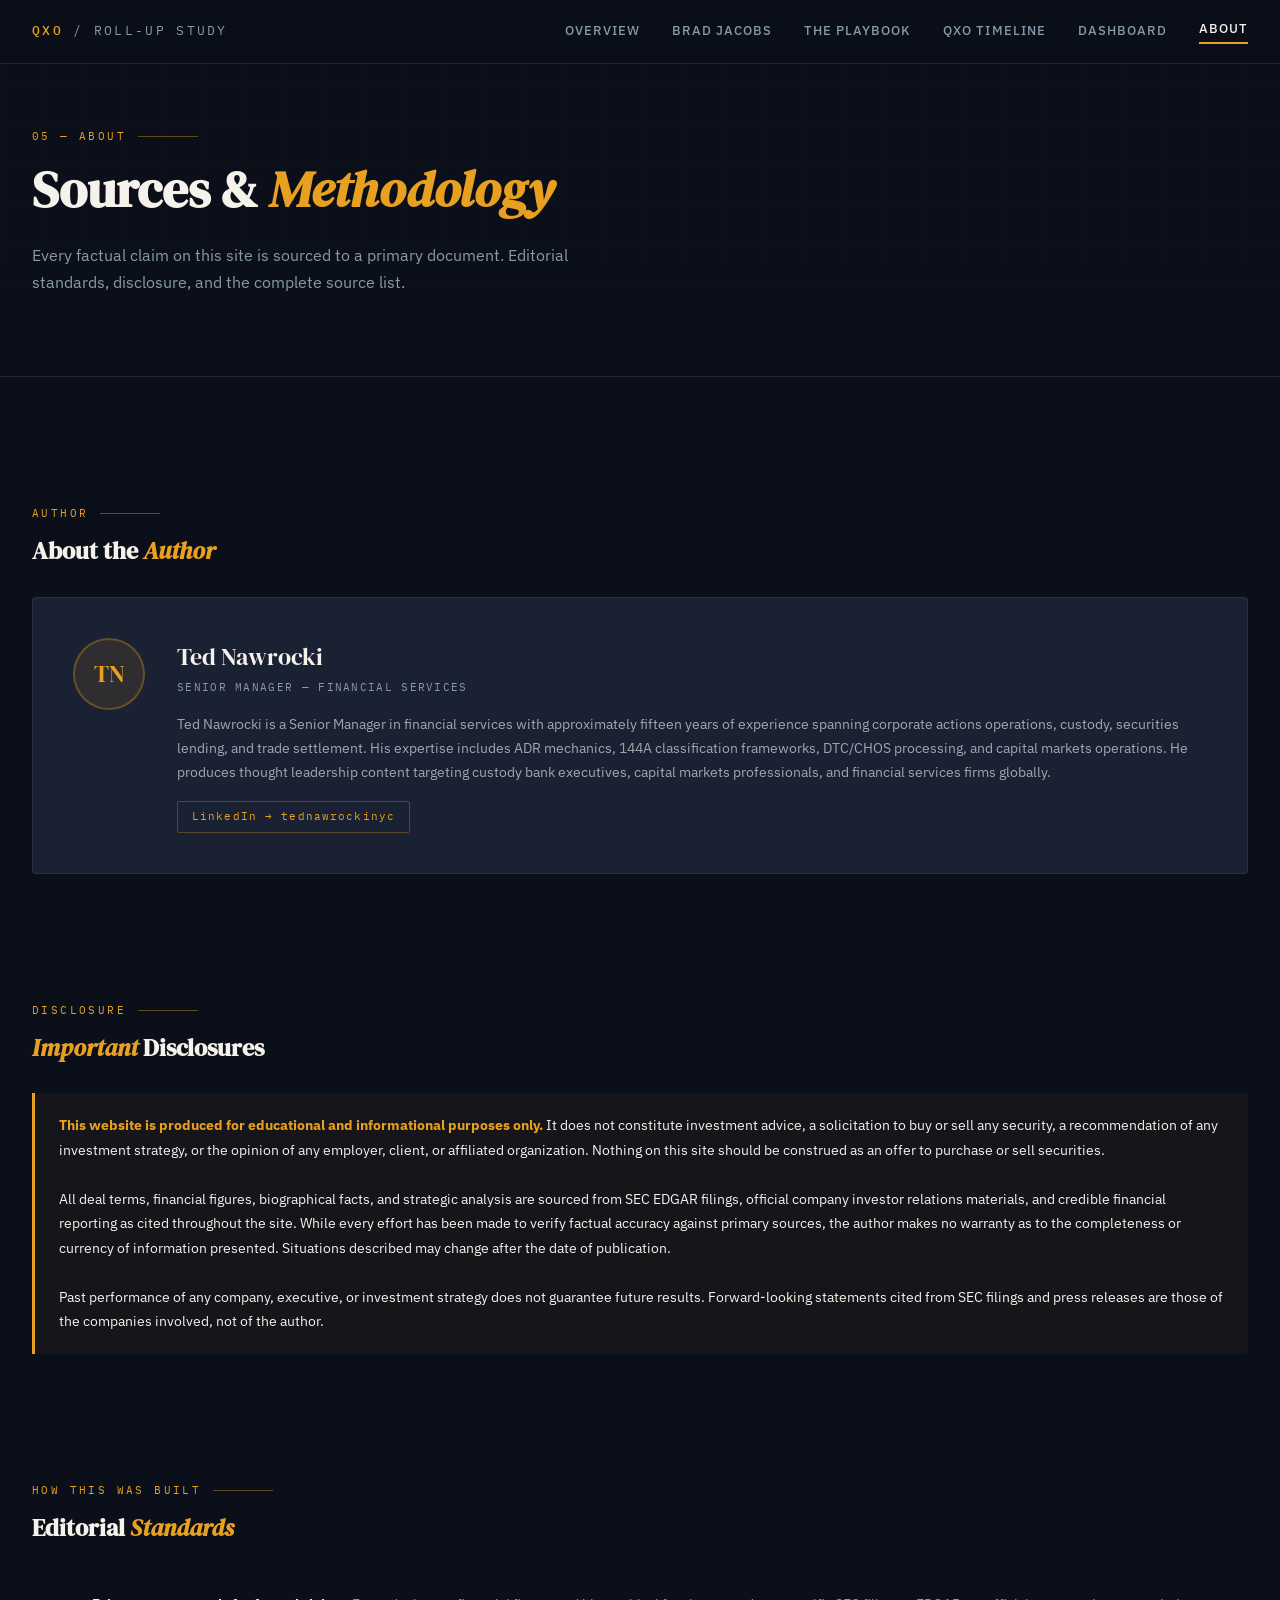
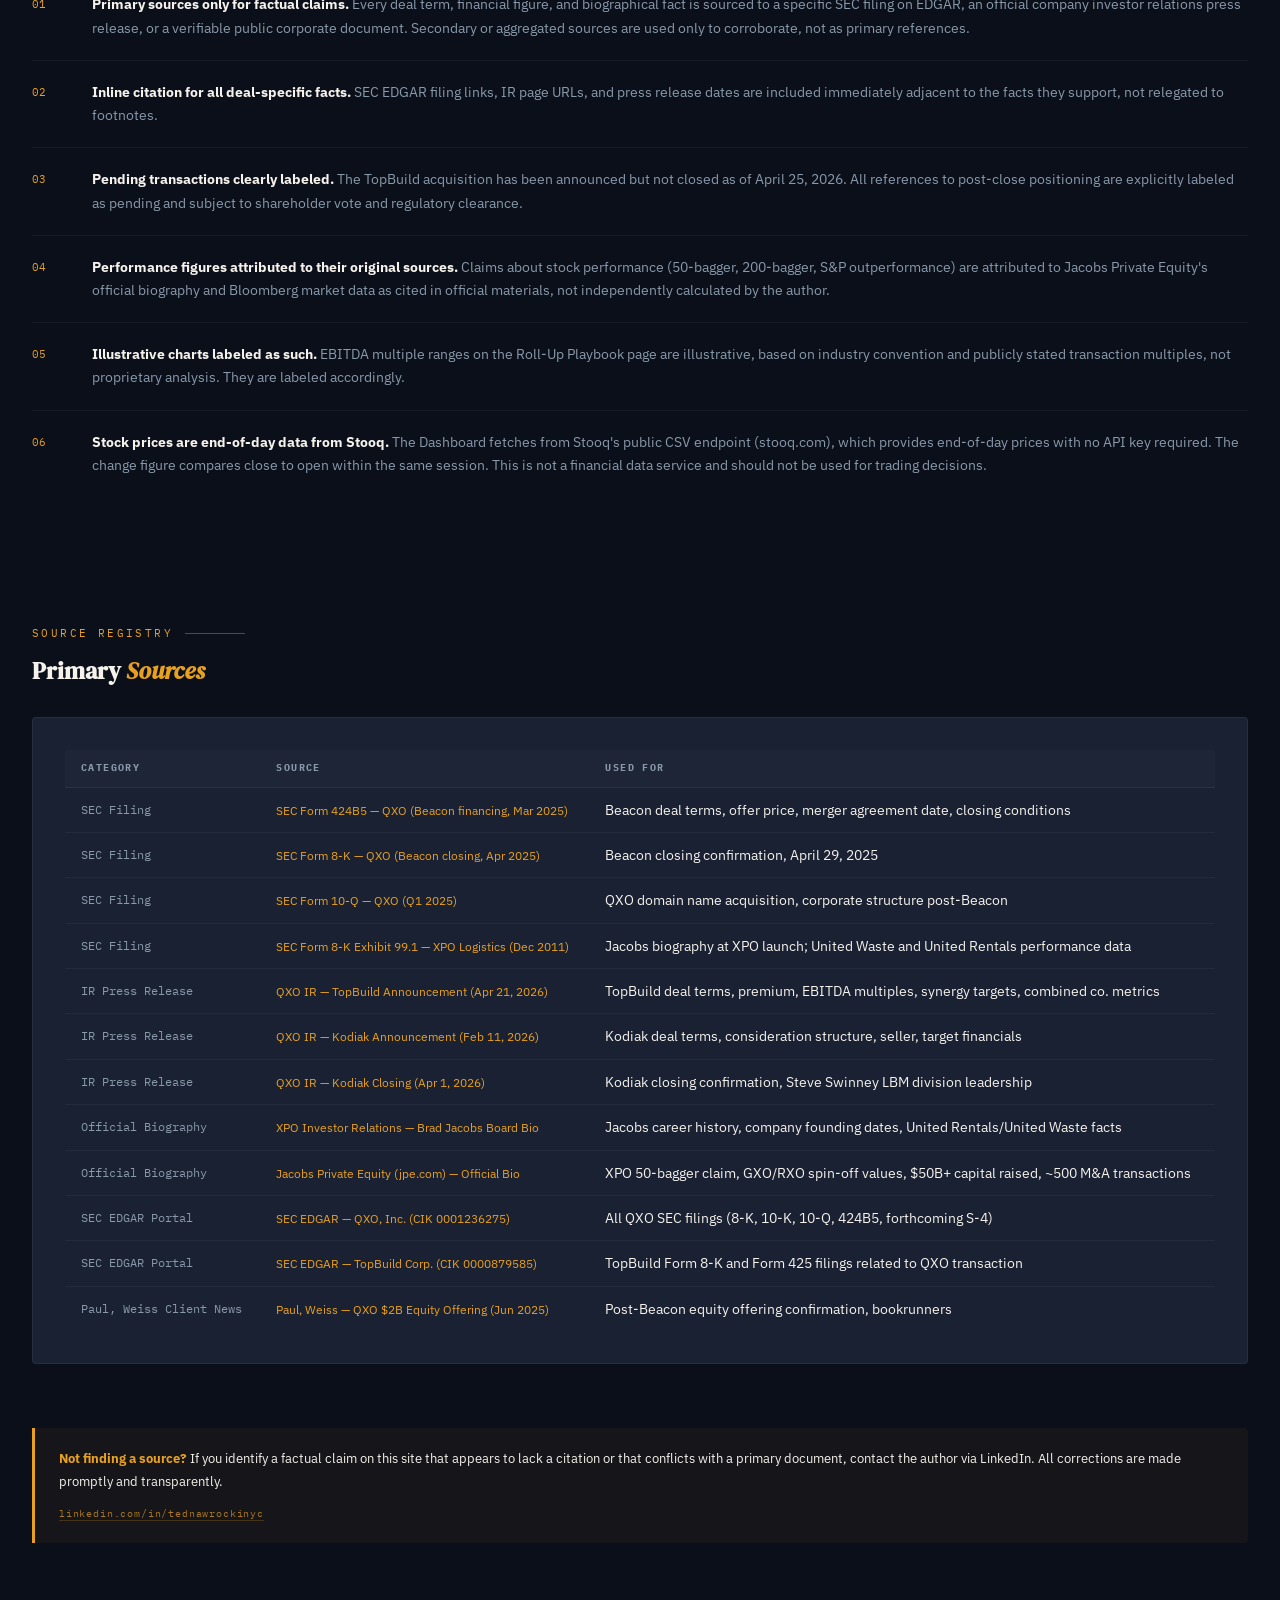
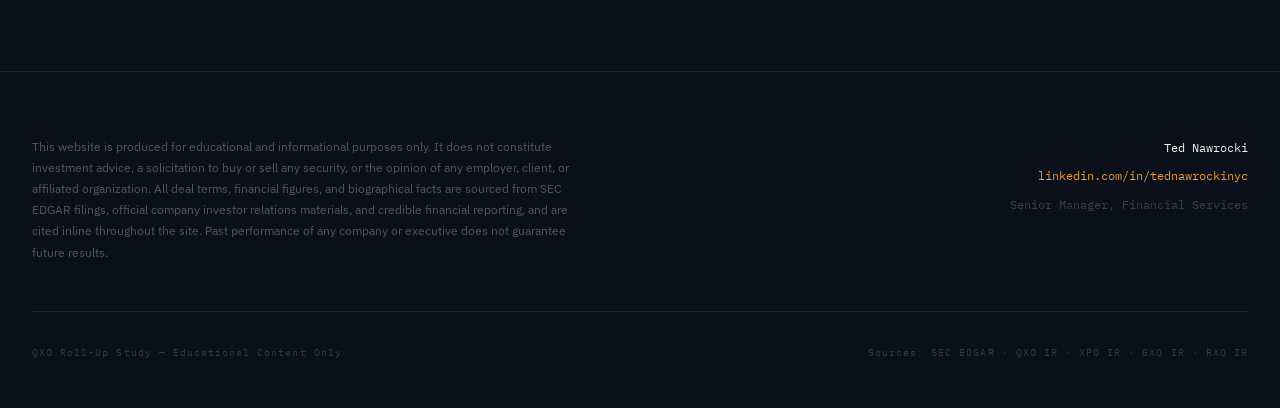
==== pages/about.html @ b43cdf07 "Add files via upload" ====
<!DOCTYPE html>
<html lang="en">
<head>
  <meta charset="UTF-8" />
  <meta name="viewport" content="width=device-width, initial-scale=1.0" />
  <title>About &mdash; Sources &amp; Methodology | QXO Roll-Up Study</title>
  <meta name="description" content="Primary source citations, SEC EDGAR filing references, editorial standards, and author disclosure for the QXO Roll-Up Study." />
  <link rel="stylesheet" href="../assets/css/style.css" />
  <style>
    .source-table { width: 100%; border-collapse: collapse; font-size: 0.85rem; }
    .source-table th {
      font-family: var(--mono);
      font-size: 0.62rem;
      letter-spacing: 0.14em;
      text-transform: uppercase;
      color: var(--muted);
      text-align: left;
      padding: 0.65rem 1rem;
      border-bottom: 1px solid rgba(255,255,255,0.07);
      background: rgba(255,255,255,0.02);
    }
    .source-table td {
      padding: 0.75rem 1rem;
      border-bottom: 1px solid rgba(255,255,255,0.04);
      color: var(--linen);
      vertical-align: top;
      line-height: 1.5;
    }
    .source-table tr:last-child td { border-bottom: none; }
    .source-table td:first-child { color: var(--muted); font-family: var(--mono); font-size: 0.78rem; white-space: nowrap; }
    .source-table a { color: var(--amber); font-size: 0.78rem; }
    .author-card {
      background: var(--ink-mid);
      border: 1px solid rgba(255,255,255,0.07);
      border-radius: 4px;
      padding: 2.5rem;
      display: grid;
      grid-template-columns: auto 1fr;
      gap: 2rem;
      align-items: start;
    }
    .author-avatar {
      width: 72px;
      height: 72px;
      border-radius: 50%;
      background: rgba(232,160,32,0.1);
      border: 2px solid rgba(232,160,32,0.3);
      display: flex;
      align-items: center;
      justify-content: center;
      flex-shrink: 0;
    }
    .author-initials {
      font-family: var(--serif);
      font-size: 1.5rem;
      color: var(--amber);
    }
    .author-name {
      font-family: var(--serif);
      font-size: 1.5rem;
      color: var(--linen);
      margin-bottom: 0.2rem;
    }
    .author-title {
      font-family: var(--mono);
      font-size: 0.68rem;
      letter-spacing: 0.12em;
      color: var(--muted);
      text-transform: uppercase;
      margin-bottom: 1rem;
    }
    .author-bio {
      font-size: 0.88rem;
      color: rgba(255,255,255,0.6);
      line-height: 1.7;
      margin-bottom: 1rem;
    }
    .author-link {
      display: inline-flex;
      align-items: center;
      gap: 0.4rem;
      font-family: var(--mono);
      font-size: 0.7rem;
      letter-spacing: 0.1em;
      color: var(--amber);
      border: 1px solid rgba(232,160,32,0.3);
      padding: 6px 14px;
      border-radius: 2px;
      transition: background 0.2s;
    }
    .author-link:hover { background: rgba(232,160,32,0.1); }
    .principles-list { display: flex; flex-direction: column; gap: 0; }
    .principle-item {
      display: grid;
      grid-template-columns: 40px 1fr;
      gap: 1.25rem;
      padding: 1.25rem 0;
      border-bottom: 1px solid rgba(255,255,255,0.05);
      align-items: start;
    }
    .principle-item:last-child { border-bottom: none; }
    .principle-num {
      font-family: var(--mono);
      font-size: 0.68rem;
      color: var(--amber);
      padding-top: 3px;
    }
    .principle-body {
      font-size: 0.88rem;
      color: var(--muted);
      line-height: 1.65;
    }
    .principle-body strong { color: var(--linen); }
    @media (max-width: 600px) {
      .author-card { grid-template-columns: 1fr; }
    }
  </style>
</head>
<body>

<div id="nav-target"></div>

<div class="page-hero">
  <div class="page-hero-grid"></div>
  <div class="page-hero-inner">
    <div class="section-label">05 &mdash; About</div>
    <h1 class="section-title">Sources &amp; <em>Methodology</em></h1>
    <p style="font-size:1rem; color:var(--muted); max-width:600px; line-height:1.7;">
      Every factual claim on this site is sourced to a primary document. Editorial standards, disclosure, and the complete source list.
    </p>
  </div>
</div>

<div class="s-8"></div>

<div class="page-wrap">

  <!-- AUTHOR -->
  <div class="section-label">Author</div>
  <h2 class="section-title" style="font-size:1.5rem; margin-bottom:2rem;">About the <em>Author</em></h2>

  <div class="author-card fade-up">
    <div class="author-avatar">
      <span class="author-initials">TN</span>
    </div>
    <div>
      <div class="author-name">Ted Nawrocki</div>
      <div class="author-title">Senior Manager &mdash; Financial Services</div>
      <p class="author-bio">
        Ted Nawrocki is a Senior Manager in financial services with approximately fifteen years of experience spanning corporate actions operations, custody, securities lending, and trade settlement. His expertise includes ADR mechanics, 144A classification frameworks, DTC/CHOS processing, and capital markets operations. He produces thought leadership content targeting custody bank executives, capital markets professionals, and financial services firms globally.
      </p>
      <a class="author-link" href="https://linkedin.com/in/tednawrockinyc/" target="_blank" rel="noopener">
        LinkedIn &rarr; tednawrockinyc
      </a>
    </div>
  </div>

  <div class="s-8"></div>

  <!-- DISCLAIMER -->
  <div class="section-label">Disclosure</div>
  <h2 class="section-title" style="font-size:1.5rem; margin-bottom:2rem;"><em>Important</em> Disclosures</h2>

  <div class="callout fade-up">
    <strong>This website is produced for educational and informational purposes only.</strong> It does not constitute investment advice, a solicitation to buy or sell any security, a recommendation of any investment strategy, or the opinion of any employer, client, or affiliated organization. Nothing on this site should be construed as an offer to purchase or sell securities.
    <br><br>
    All deal terms, financial figures, biographical facts, and strategic analysis are sourced from SEC EDGAR filings, official company investor relations materials, and credible financial reporting as cited throughout the site. While every effort has been made to verify factual accuracy against primary sources, the author makes no warranty as to the completeness or currency of information presented. Situations described may change after the date of publication.
    <br><br>
    Past performance of any company, executive, or investment strategy does not guarantee future results. Forward-looking statements cited from SEC filings and press releases are those of the companies involved, not of the author.
  </div>

  <div class="s-8"></div>

  <!-- EDITORIAL STANDARDS -->
  <div class="section-label">How This Was Built</div>
  <h2 class="section-title" style="font-size:1.5rem; margin-bottom:2rem;">Editorial <em>Standards</em></h2>

  <div class="principles-list fade-up">
    <div class="principle-item">
      <div class="principle-num">01</div>
      <div class="principle-body"><strong>Primary sources only for factual claims.</strong> Every deal term, financial figure, and biographical fact is sourced to a specific SEC filing on EDGAR, an official company investor relations press release, or a verifiable public corporate document. Secondary or aggregated sources are used only to corroborate, not as primary references.</div>
    </div>
    <div class="principle-item">
      <div class="principle-num">02</div>
      <div class="principle-body"><strong>Inline citation for all deal-specific facts.</strong> SEC EDGAR filing links, IR page URLs, and press release dates are included immediately adjacent to the facts they support, not relegated to footnotes.</div>
    </div>
    <div class="principle-item">
      <div class="principle-num">03</div>
      <div class="principle-body"><strong>Pending transactions clearly labeled.</strong> The TopBuild acquisition has been announced but not closed as of April 25, 2026. All references to post-close positioning are explicitly labeled as pending and subject to shareholder vote and regulatory clearance.</div>
    </div>
    <div class="principle-item">
      <div class="principle-num">04</div>
      <div class="principle-body"><strong>Performance figures attributed to their original sources.</strong> Claims about stock performance (50-bagger, 200-bagger, S&amp;P outperformance) are attributed to Jacobs Private Equity's official biography and Bloomberg market data as cited in official materials, not independently calculated by the author.</div>
    </div>
    <div class="principle-item">
      <div class="principle-num">05</div>
      <div class="principle-body"><strong>Illustrative charts labeled as such.</strong> EBITDA multiple ranges on the Roll-Up Playbook page are illustrative, based on industry convention and publicly stated transaction multiples, not proprietary analysis. They are labeled accordingly.</div>
    </div>
    <div class="principle-item">
      <div class="principle-num">06</div>
      <div class="principle-body"><strong>Stock prices are end-of-day data from Stooq.</strong> The Dashboard fetches from Stooq's public CSV endpoint (stooq.com), which provides end-of-day prices with no API key required. The change figure compares close to open within the same session. This is not a financial data service and should not be used for trading decisions.</div>
    </div>
  </div>

  <div class="s-8"></div>

  <!-- PRIMARY SOURCES TABLE -->
  <div class="section-label">Source Registry</div>
  <h2 class="section-title" style="font-size:1.5rem; margin-bottom:2rem;">Primary <em>Sources</em></h2>

  <div class="chart-container fade-up">
    <table class="source-table">
      <thead>
        <tr>
          <th>Category</th>
          <th>Source</th>
          <th>Used For</th>
        </tr>
      </thead>
      <tbody>
        <tr>
          <td>SEC Filing</td>
          <td><a href="https://www.sec.gov/Archives/edgar/data/0001236275/000114036125014598/ny20045603x12_424b5.htm" target="_blank" rel="noopener">SEC Form 424B5 &mdash; QXO (Beacon financing, Mar 2025)</a></td>
          <td>Beacon deal terms, offer price, merger agreement date, closing conditions</td>
        </tr>
        <tr>
          <td>SEC Filing</td>
          <td><a href="https://www.sec.gov/Archives/edgar/data/0001236275/000110465925051003/tm2515522d1_8k.htm" target="_blank" rel="noopener">SEC Form 8-K &mdash; QXO (Beacon closing, Apr 2025)</a></td>
          <td>Beacon closing confirmation, April 29, 2025</td>
        </tr>
        <tr>
          <td>SEC Filing</td>
          <td><a href="https://www.sec.gov/Archives/edgar/data/1236275/000162828025023834/qxo-20250331.htm" target="_blank" rel="noopener">SEC Form 10-Q &mdash; QXO (Q1 2025)</a></td>
          <td>QXO domain name acquisition, corporate structure post-Beacon</td>
        </tr>
        <tr>
          <td>SEC Filing</td>
          <td><a href="https://www.sec.gov/Archives/edgar/data/0001166003/000119312511323792/d259444dex991.htm" target="_blank" rel="noopener">SEC Form 8-K Exhibit 99.1 &mdash; XPO Logistics (Dec 2011)</a></td>
          <td>Jacobs biography at XPO launch; United Waste and United Rentals performance data</td>
        </tr>
        <tr>
          <td>IR Press Release</td>
          <td><a href="https://investors.qxo.com/news/news-details/2026/QXO-to-Acquire-TopBuild-for-17-Billion/default.aspx" target="_blank" rel="noopener">QXO IR &mdash; TopBuild Announcement (Apr 21, 2026)</a></td>
          <td>TopBuild deal terms, premium, EBITDA multiples, synergy targets, combined co. metrics</td>
        </tr>
        <tr>
          <td>IR Press Release</td>
          <td><a href="https://investors.qxo.com/news/news-details/2026/QXO-to-Buy-Kodiak-Building-Partners-for-2-25-Billion/default.aspx" target="_blank" rel="noopener">QXO IR &mdash; Kodiak Announcement (Feb 11, 2026)</a></td>
          <td>Kodiak deal terms, consideration structure, seller, target financials</td>
        </tr>
        <tr>
          <td>IR Press Release</td>
          <td><a href="https://investors.qxo.com/news/news-details/2026/QXO-Completes-Acquisition-of-Kodiak-Building-Partners/default.aspx" target="_blank" rel="noopener">QXO IR &mdash; Kodiak Closing (Apr 1, 2026)</a></td>
          <td>Kodiak closing confirmation, Steve Swinney LBM division leadership</td>
        </tr>
        <tr>
          <td>Official Biography</td>
          <td><a href="https://investors.xpo.com/board-member/bradley-jacobs" target="_blank" rel="noopener">XPO Investor Relations &mdash; Brad Jacobs Board Bio</a></td>
          <td>Jacobs career history, company founding dates, United Rentals/United Waste facts</td>
        </tr>
        <tr>
          <td>Official Biography</td>
          <td><a href="https://www.jpe.com/" target="_blank" rel="noopener">Jacobs Private Equity (jpe.com) &mdash; Official Bio</a></td>
          <td>XPO 50-bagger claim, GXO/RXO spin-off values, $50B+ capital raised, ~500 M&amp;A transactions</td>
        </tr>
        <tr>
          <td>SEC EDGAR Portal</td>
          <td><a href="https://www.sec.gov/cgi-bin/browse-edgar?action=getcompany&CIK=0001236275&type=&dateb=&owner=include&count=40" target="_blank" rel="noopener">SEC EDGAR &mdash; QXO, Inc. (CIK 0001236275)</a></td>
          <td>All QXO SEC filings (8-K, 10-K, 10-Q, 424B5, forthcoming S-4)</td>
        </tr>
        <tr>
          <td>SEC EDGAR Portal</td>
          <td><a href="https://www.sec.gov/cgi-bin/browse-edgar?action=getcompany&CIK=0000879585&type=&dateb=&owner=include&count=40" target="_blank" rel="noopener">SEC EDGAR &mdash; TopBuild Corp. (CIK 0000879585)</a></td>
          <td>TopBuild Form 8-K and Form 425 filings related to QXO transaction</td>
        </tr>
        <tr>
          <td>Paul, Weiss Client News</td>
          <td><a href="https://www.paulweiss.com/insights/client-news/qxo-raises-2-billion-in-public-offering-of-common-stock" target="_blank" rel="noopener">Paul, Weiss &mdash; QXO $2B Equity Offering (Jun 2025)</a></td>
          <td>Post-Beacon equity offering confirmation, bookrunners</td>
        </tr>
      </tbody>
    </table>
  </div>

  <div class="s-4"></div>

  <div class="callout fade-up" style="font-size:0.82rem;">
    <strong>Not finding a source?</strong> If you identify a factual claim on this site that appears to lack a citation or that conflicts with a primary document, contact the author via LinkedIn. All corrections are made promptly and transparently.
    <span class="callout-cite"><a href="https://linkedin.com/in/tednawrockinyc/" target="_blank" rel="noopener" class="source-link">linkedin.com/in/tednawrockinyc</a></span>
  </div>

</div>

<div class="s-8"></div>

<div id="footer-target"></div>
<script src="../assets/js/nav.js"></script>
<script src="../assets/js/main.js"></script>
</body>
</html>
---- assets/css/style.css ----
/* ============================================================
   QXO ROLL-UP STUDY | Design System
   Typography: DM Serif Display (headlines) + IBM Plex Sans (body)
   Palette: Deep ink navy, signal amber, off-white linen
   ============================================================ */

@import url('https://fonts.googleapis.com/css2?family=DM+Serif+Display:ital@0;1&family=IBM+Plex+Sans:ital,wght@0,300;0,400;0,500;0,600;0,700;1,300;1,400&family=IBM+Plex+Mono:wght@400;500&display=swap');

/* ── CSS Variables ──────────────────────────────────────── */
:root {
  --ink:       #0b0f1a;
  --ink-mid:   #1a2133;
  --ink-soft:  #2c3a52;
  --amber:     #e8a020;
  --amber-lt:  #f5c05a;
  --linen:     #f5f1eb;
  --linen-dk:  #e8e2d9;
  --white:     #ffffff;
  --muted:     #8899aa;
  --rule:      rgba(255,255,255,0.09);
  --rule-lt:   rgba(11,15,26,0.12);

  --serif:  'DM Serif Display', Georgia, serif;
  --sans:   'IBM Plex Sans', system-ui, sans-serif;
  --mono:   'IBM Plex Mono', monospace;

  --max-w: 1280px;
  --col-gap: 2rem;

  --ease-out: cubic-bezier(0.16, 1, 0.3, 1);
}

/* ── Reset ──────────────────────────────────────────────── */
*, *::before, *::after { box-sizing: border-box; margin: 0; padding: 0; }
html { scroll-behavior: smooth; font-size: 16px; }
body {
  font-family: var(--sans);
  background: var(--ink);
  color: var(--linen);
  line-height: 1.6;
  -webkit-font-smoothing: antialiased;
}
a { color: inherit; text-decoration: none; }
img { display: block; max-width: 100%; }
ul, ol { list-style: none; }

/* ── Navigation ─────────────────────────────────────────── */
.nav {
  position: fixed;
  top: 0; left: 0; right: 0;
  z-index: 1000;
  background: rgba(11,15,26,0.92);
  backdrop-filter: blur(12px);
  -webkit-backdrop-filter: blur(12px);
  border-bottom: 1px solid var(--rule);
  height: 64px;
  display: flex;
  align-items: center;
}
.nav-inner {
  max-width: var(--max-w);
  margin: 0 auto;
  padding: 0 2rem;
  width: 100%;
  display: flex;
  align-items: center;
  justify-content: space-between;
}
.nav-logo {
  font-family: var(--mono);
  font-size: 0.8rem;
  letter-spacing: 0.18em;
  color: var(--amber);
  text-transform: uppercase;
  font-weight: 500;
}
.nav-logo span {
  color: var(--muted);
  font-weight: 400;
}
.nav-links {
  display: flex;
  gap: 2rem;
  align-items: center;
}
.nav-links a {
  font-size: 0.8rem;
  font-weight: 500;
  letter-spacing: 0.08em;
  text-transform: uppercase;
  color: var(--muted);
  transition: color 0.2s;
}
.nav-links a:hover,
.nav-links a.active { color: var(--linen); }
.nav-links a.active::after {
  content: '';
  display: block;
  width: 100%;
  height: 2px;
  background: var(--amber);
  margin-top: 2px;
}
.nav-cta {
  font-family: var(--mono);
  font-size: 0.72rem;
  letter-spacing: 0.12em;
  color: var(--amber) !important;
  border: 1px solid var(--amber);
  padding: 6px 14px;
  border-radius: 2px;
  transition: background 0.2s, color 0.2s !important;
}
.nav-cta:hover {
  background: var(--amber);
  color: var(--ink) !important;
}

/* ── Page Layout ─────────────────────────────────────────── */
.page-wrap {
  max-width: var(--max-w);
  margin: 0 auto;
  padding: 0 2rem;
}
.pt-nav { padding-top: 64px; }

/* ── Hero ─────────────────────────────────────────────────── */
.hero {
  min-height: 100vh;
  display: grid;
  place-items: center;
  position: relative;
  overflow: hidden;
  background: var(--ink);
}
.hero-grid-bg {
  position: absolute;
  inset: 0;
  background-image:
    linear-gradient(rgba(232,160,32,0.04) 1px, transparent 1px),
    linear-gradient(90deg, rgba(232,160,32,0.04) 1px, transparent 1px);
  background-size: 60px 60px;
  mask-image: radial-gradient(ellipse 80% 60% at 50% 50%, black 30%, transparent 100%);
}
.hero-accent {
  position: absolute;
  top: -20%;
  right: -10%;
  width: 600px;
  height: 600px;
  background: radial-gradient(circle, rgba(232,160,32,0.08) 0%, transparent 70%);
  pointer-events: none;
}
.hero-content {
  position: relative;
  z-index: 2;
  text-align: center;
  padding: 4rem 2rem;
}
.hero-eyebrow {
  font-family: var(--mono);
  font-size: 0.72rem;
  letter-spacing: 0.25em;
  text-transform: uppercase;
  color: var(--amber);
  margin-bottom: 1.5rem;
  display: flex;
  align-items: center;
  justify-content: center;
  gap: 1rem;
}
.hero-eyebrow::before,
.hero-eyebrow::after {
  content: '';
  display: block;
  width: 40px;
  height: 1px;
  background: var(--amber);
  opacity: 0.5;
}
.hero-title {
  font-family: var(--serif);
  font-size: clamp(3rem, 7vw, 7rem);
  line-height: 1.0;
  color: var(--linen);
  margin-bottom: 1.5rem;
}
.hero-title em {
  font-style: italic;
  color: var(--amber);
}
.hero-subtitle {
  font-size: 1.15rem;
  color: var(--muted);
  font-weight: 300;
  max-width: 600px;
  margin: 0 auto 3rem;
  line-height: 1.7;
}
.hero-stats {
  display: flex;
  justify-content: center;
  gap: 4rem;
  flex-wrap: wrap;
  margin-bottom: 3rem;
}
.hero-stat-n {
  font-family: var(--serif);
  font-size: 2.8rem;
  color: var(--amber);
  line-height: 1;
}
.hero-stat-l {
  font-size: 0.72rem;
  font-weight: 500;
  letter-spacing: 0.12em;
  text-transform: uppercase;
  color: var(--muted);
  margin-top: 4px;
}
.hero-nav-pills {
  display: flex;
  justify-content: center;
  gap: 1rem;
  flex-wrap: wrap;
}
.pill {
  display: inline-flex;
  align-items: center;
  gap: 0.5rem;
  padding: 0.65rem 1.4rem;
  border: 1px solid rgba(232,160,32,0.3);
  border-radius: 2px;
  font-size: 0.8rem;
  font-weight: 500;
  letter-spacing: 0.06em;
  color: var(--linen);
  transition: all 0.25s var(--ease-out);
  cursor: pointer;
}
.pill:hover {
  border-color: var(--amber);
  background: rgba(232,160,32,0.08);
  color: var(--amber);
}
.pill-primary {
  background: var(--amber);
  border-color: var(--amber);
  color: var(--ink);
  font-weight: 600;
}
.pill-primary:hover {
  background: var(--amber-lt);
  border-color: var(--amber-lt);
  color: var(--ink);
}

/* ── Section Labels ──────────────────────────────────────── */
.section-label {
  font-family: var(--mono);
  font-size: 0.68rem;
  letter-spacing: 0.22em;
  text-transform: uppercase;
  color: var(--amber);
  margin-bottom: 1rem;
  display: flex;
  align-items: center;
  gap: 0.75rem;
}
.section-label::after {
  content: '';
  display: block;
  flex: 1;
  max-width: 60px;
  height: 1px;
  background: var(--amber);
  opacity: 0.4;
}
.section-title {
  font-family: var(--serif);
  font-size: clamp(2rem, 4vw, 3.5rem);
  line-height: 1.1;
  color: var(--linen);
  margin-bottom: 1.5rem;
}
.section-title em { color: var(--amber); font-style: italic; }
.section-body {
  font-size: 1rem;
  color: var(--muted);
  font-weight: 300;
  line-height: 1.8;
  max-width: 680px;
}

/* ── Dividers ────────────────────────────────────────────── */
.rule {
  border: none;
  border-top: 1px solid var(--rule);
  margin: 0;
}
.rule-lt { border-color: var(--rule-lt); }

/* ── Cards ───────────────────────────────────────────────── */
.card {
  background: var(--ink-mid);
  border: 1px solid rgba(255,255,255,0.06);
  border-radius: 4px;
  padding: 2rem;
  transition: border-color 0.25s, transform 0.25s var(--ease-out);
}
.card:hover {
  border-color: rgba(232,160,32,0.25);
  transform: translateY(-2px);
}
.card-amber {
  background: rgba(232,160,32,0.06);
  border-color: rgba(232,160,32,0.2);
}

/* ── Stat Blocks ─────────────────────────────────────────── */
.stat-num {
  font-family: var(--serif);
  font-size: 2.5rem;
  color: var(--amber);
  line-height: 1;
}
.stat-label {
  font-size: 0.78rem;
  font-weight: 500;
  letter-spacing: 0.1em;
  text-transform: uppercase;
  color: var(--muted);
  margin-top: 6px;
}
.stat-note {
  font-size: 0.8rem;
  color: rgba(255,255,255,0.45);
  margin-top: 4px;
}

/* ── Timeline ────────────────────────────────────────────── */
.timeline {
  position: relative;
  padding-left: 2rem;
}
.timeline::before {
  content: '';
  position: absolute;
  left: 0;
  top: 0; bottom: 0;
  width: 2px;
  background: linear-gradient(to bottom, var(--amber), transparent);
}
.timeline-item {
  position: relative;
  padding-bottom: 3rem;
  padding-left: 2rem;
}
.timeline-item::before {
  content: '';
  position: absolute;
  left: -2.45rem;
  top: 6px;
  width: 10px;
  height: 10px;
  border-radius: 50%;
  background: var(--amber);
  border: 2px solid var(--ink);
  box-shadow: 0 0 0 3px rgba(232,160,32,0.2);
}
.timeline-date {
  font-family: var(--mono);
  font-size: 0.7rem;
  letter-spacing: 0.14em;
  color: var(--amber);
  text-transform: uppercase;
  margin-bottom: 0.5rem;
}
.timeline-title {
  font-family: var(--serif);
  font-size: 1.4rem;
  color: var(--linen);
  margin-bottom: 0.75rem;
}
.timeline-body {
  font-size: 0.9rem;
  color: var(--muted);
  line-height: 1.7;
}
.deal-pill {
  display: inline-block;
  font-family: var(--mono);
  font-size: 0.68rem;
  letter-spacing: 0.1em;
  padding: 3px 10px;
  border-radius: 2px;
  margin-right: 6px;
  margin-bottom: 6px;
  text-transform: uppercase;
}
.deal-pill-cash { background: rgba(232,160,32,0.15); color: var(--amber); border: 1px solid rgba(232,160,32,0.3); }
.deal-pill-stock { background: rgba(100,180,255,0.1); color: #7ec8e3; border: 1px solid rgba(100,180,255,0.25); }
.deal-pill-pending { background: rgba(255,255,255,0.06); color: var(--muted); border: 1px solid rgba(255,255,255,0.12); }
.deal-pill-closed { background: rgba(80,200,120,0.1); color: #6dcc8a; border: 1px solid rgba(80,200,120,0.25); }

.deal-table {
  width: 100%;
  border-collapse: collapse;
  font-size: 0.85rem;
  margin-top: 1rem;
}
.deal-table th {
  font-family: var(--mono);
  font-size: 0.65rem;
  letter-spacing: 0.12em;
  text-transform: uppercase;
  color: var(--muted);
  text-align: left;
  padding: 0.5rem 0.75rem;
  border-bottom: 1px solid rgba(255,255,255,0.08);
}
.deal-table td {
  padding: 0.75rem;
  border-bottom: 1px solid rgba(255,255,255,0.04);
  color: var(--linen);
  vertical-align: top;
  line-height: 1.5;
}
.deal-table tr:last-child td { border-bottom: none; }
.deal-table tr:hover td { background: rgba(255,255,255,0.02); }
.td-muted { color: var(--muted) !important; font-size: 0.8rem; }

/* ── Stock Cards ─────────────────────────────────────────── */
.stock-grid {
  display: grid;
  grid-template-columns: repeat(auto-fill, minmax(200px, 1fr));
  gap: 1rem;
}
.stock-card {
  background: var(--ink-mid);
  border: 1px solid rgba(255,255,255,0.07);
  border-radius: 4px;
  padding: 1.5rem;
  position: relative;
  overflow: hidden;
  transition: border-color 0.25s;
}
.stock-card:hover { border-color: rgba(232,160,32,0.3); }
.stock-card::before {
  content: '';
  position: absolute;
  top: 0; left: 0; right: 0;
  height: 2px;
  background: var(--amber);
  opacity: 0.6;
}
.stock-ticker {
  font-family: var(--mono);
  font-size: 0.7rem;
  letter-spacing: 0.18em;
  color: var(--amber);
  text-transform: uppercase;
  margin-bottom: 0.25rem;
}
.stock-company {
  font-size: 0.78rem;
  color: var(--muted);
  margin-bottom: 1rem;
  line-height: 1.3;
}
.stock-price {
  font-family: var(--serif);
  font-size: 2rem;
  color: var(--linen);
  line-height: 1;
  margin-bottom: 0.4rem;
}
.stock-change {
  font-family: var(--mono);
  font-size: 0.75rem;
  letter-spacing: 0.06em;
}
.stock-change.up { color: #6dcc8a; }
.stock-change.down { color: #e06060; }
.stock-loading { color: var(--muted); font-size: 0.78rem; font-family: var(--mono); }
.stock-ts {
  font-size: 0.65rem;
  color: rgba(255,255,255,0.2);
  margin-top: 0.75rem;
  font-family: var(--mono);
}

/* ── Charts ─────────────────────────────────────────────── */
.chart-container {
  background: var(--ink-mid);
  border: 1px solid rgba(255,255,255,0.06);
  border-radius: 4px;
  padding: 2rem;
}
.chart-title {
  font-family: var(--mono);
  font-size: 0.7rem;
  letter-spacing: 0.18em;
  text-transform: uppercase;
  color: var(--muted);
  margin-bottom: 1.5rem;
}
.bar-chart { display: flex; flex-direction: column; gap: 0.85rem; }
.bar-row {
  display: grid;
  grid-template-columns: 160px 1fr 80px;
  align-items: center;
  gap: 1rem;
}
.bar-label { font-size: 0.8rem; color: var(--muted); text-align: right; }
.bar-track {
  height: 8px;
  background: rgba(255,255,255,0.05);
  border-radius: 2px;
  overflow: hidden;
}
.bar-fill {
  height: 100%;
  background: linear-gradient(90deg, var(--amber), var(--amber-lt));
  border-radius: 2px;
  transform-origin: left;
  animation: barGrow 1.2s var(--ease-out) forwards;
  transform: scaleX(0);
}
@keyframes barGrow { to { transform: scaleX(1); } }
.bar-val {
  font-family: var(--mono);
  font-size: 0.78rem;
  color: var(--linen);
  font-weight: 500;
}

/* ── Callout Boxes ───────────────────────────────────────── */
.callout {
  border-left: 3px solid var(--amber);
  padding: 1.25rem 1.5rem;
  background: rgba(232,160,32,0.05);
  border-radius: 0 4px 4px 0;
  font-size: 0.9rem;
  color: var(--linen);
  line-height: 1.7;
}
.callout strong { color: var(--amber); }
.callout-cite {
  display: block;
  font-family: var(--mono);
  font-size: 0.65rem;
  letter-spacing: 0.1em;
  color: var(--muted);
  margin-top: 0.75rem;
}

/* ── Profile Section ─────────────────────────────────────── */
.profile-grid {
  display: grid;
  grid-template-columns: 340px 1fr;
  gap: 5rem;
  align-items: start;
}
.profile-img-wrap {
  position: sticky;
  top: 88px;
}
.profile-img-placeholder {
  width: 100%;
  aspect-ratio: 3/4;
  background: var(--ink-mid);
  border: 1px solid rgba(255,255,255,0.08);
  border-radius: 4px;
  display: flex;
  flex-direction: column;
  align-items: center;
  justify-content: flex-end;
  padding: 2rem;
  position: relative;
  overflow: hidden;
}
.profile-img-placeholder::before {
  content: '';
  position: absolute;
  inset: 0;
  background: linear-gradient(to bottom, transparent 50%, var(--ink-mid) 100%);
}
.profile-img-placeholder img {
  position: absolute;
  inset: 0;
  width: 100%;
  height: 100%;
  object-fit: cover;
  object-position: top;
}
.profile-img-note {
  position: relative;
  z-index: 2;
  font-size: 0.72rem;
  color: var(--muted);
  text-align: center;
  line-height: 1.5;
}
.profile-career-milestones {
  display: flex;
  flex-direction: column;
  gap: 0;
}
.milestone {
  display: grid;
  grid-template-columns: 80px 1fr;
  gap: 1.5rem;
  padding: 1.25rem 0;
  border-bottom: 1px solid rgba(255,255,255,0.05);
}
.milestone:last-child { border-bottom: none; }
.milestone-year {
  font-family: var(--mono);
  font-size: 0.75rem;
  color: var(--amber);
  letter-spacing: 0.08em;
  padding-top: 3px;
}
.milestone-co {
  font-weight: 600;
  font-size: 0.88rem;
  color: var(--linen);
  margin-bottom: 2px;
}
.milestone-desc {
  font-size: 0.82rem;
  color: var(--muted);
  line-height: 1.5;
}

/* ── Body Copy Styles ────────────────────────────────────── */
.prose { max-width: 760px; }
.prose p {
  font-size: 0.975rem;
  color: rgba(245,241,235,0.8);
  line-height: 1.85;
  margin-bottom: 1.25rem;
  font-weight: 300;
}
.prose h3 {
  font-family: var(--serif);
  font-size: 1.5rem;
  color: var(--linen);
  margin: 2.5rem 0 1rem;
}
.prose h3 em { color: var(--amber); font-style: italic; }
.prose strong { color: var(--linen); font-weight: 600; }

/* ── Source Citations ────────────────────────────────────── */
.source-link {
  font-family: var(--mono);
  font-size: 0.65rem;
  letter-spacing: 0.08em;
  color: var(--amber);
  opacity: 0.7;
  border-bottom: 1px solid rgba(232,160,32,0.3);
  transition: opacity 0.2s;
}
.source-link:hover { opacity: 1; }
.sources-list {
  font-size: 0.75rem;
  color: var(--muted);
  font-family: var(--mono);
  line-height: 2;
}
.sources-list a {
  color: var(--amber);
  opacity: 0.7;
  transition: opacity 0.2s;
}
.sources-list a:hover { opacity: 1; }

/* ── Footer ─────────────────────────────────────────────── */
footer {
  background: var(--ink);
  border-top: 1px solid var(--rule);
  padding: 4rem 2rem 3rem;
}
.footer-inner {
  max-width: var(--max-w);
  margin: 0 auto;
}
.footer-top {
  display: grid;
  grid-template-columns: 1fr auto;
  gap: 3rem;
  align-items: start;
  margin-bottom: 3rem;
}
.footer-disclaimer {
  font-size: 0.78rem;
  color: rgba(255,255,255,0.3);
  line-height: 1.7;
  max-width: 560px;
}
.footer-attribution {
  font-family: var(--mono);
  font-size: 0.72rem;
  color: var(--muted);
  text-align: right;
  line-height: 1.8;
}
.footer-attribution a { color: var(--amber); }
.footer-bottom {
  font-family: var(--mono);
  font-size: 0.65rem;
  letter-spacing: 0.1em;
  color: rgba(255,255,255,0.18);
  display: flex;
  justify-content: space-between;
  align-items: center;
  padding-top: 2rem;
  border-top: 1px solid var(--rule);
}

/* ── Page Hero Strips (non-index pages) ──────────────────── */
.page-hero {
  padding: 8rem 2rem 5rem;
  background: var(--ink);
  border-bottom: 1px solid var(--rule);
  position: relative;
  overflow: hidden;
}
.page-hero-grid {
  position: absolute;
  inset: 0;
  background-image:
    linear-gradient(rgba(232,160,32,0.03) 1px, transparent 1px),
    linear-gradient(90deg, rgba(232,160,32,0.03) 1px, transparent 1px);
  background-size: 40px 40px;
  mask-image: linear-gradient(to bottom, black, transparent);
}
.page-hero-inner {
  max-width: var(--max-w);
  margin: 0 auto;
  position: relative;
  z-index: 2;
}

/* ── Utility Spacing ─────────────────────────────────────── */
.s-2  { height: 2rem; }
.s-3  { height: 3rem; }
.s-4  { height: 4rem; }
.s-6  { height: 6rem; }
.s-8  { height: 8rem; }
.mt-1 { margin-top: 1rem; }
.mt-2 { margin-top: 2rem; }
.mt-3 { margin-top: 3rem; }
.mt-4 { margin-top: 4rem; }
.mb-1 { margin-bottom: 1rem; }
.mb-2 { margin-bottom: 2rem; }
.mb-3 { margin-bottom: 3rem; }

/* ── Grid helpers ───────────────────────────────────────── */
.grid-2 { display: grid; grid-template-columns: 1fr 1fr; gap: 2rem; }
.grid-3 { display: grid; grid-template-columns: 1fr 1fr 1fr; gap: 2rem; }
.grid-4 { display: grid; grid-template-columns: 1fr 1fr 1fr 1fr; gap: 1.5rem; }

/* ── Responsive ─────────────────────────────────────────── */
@media (max-width: 900px) {
  .profile-grid { grid-template-columns: 1fr; }
  .profile-img-wrap { position: static; max-width: 300px; }
  .grid-2 { grid-template-columns: 1fr; }
  .grid-3 { grid-template-columns: 1fr 1fr; }
  .grid-4 { grid-template-columns: 1fr 1fr; }
  .bar-row { grid-template-columns: 100px 1fr 60px; }
  .footer-top { grid-template-columns: 1fr; }
  .footer-attribution { text-align: left; }
}
@media (max-width: 600px) {
  .nav-links { display: none; }
  .hero-stats { gap: 2rem; }
  .grid-3 { grid-template-columns: 1fr; }
  .grid-4 { grid-template-columns: 1fr 1fr; }
  .bar-row { grid-template-columns: 80px 1fr 55px; font-size: 0.75rem; }
  .bar-label { font-size: 0.72rem; }
  .stock-grid { grid-template-columns: 1fr 1fr; }
  .page-hero { padding: 7rem 1.5rem 4rem; }
  .page-wrap { padding: 0 1.5rem; }
}

/* ── Animations ─────────────────────────────────────────── */
.fade-up {
  opacity: 0;
  transform: translateY(24px);
  transition: opacity 0.7s var(--ease-out), transform 0.7s var(--ease-out);
}
.fade-up.visible {
  opacity: 1;
  transform: translateY(0);
}
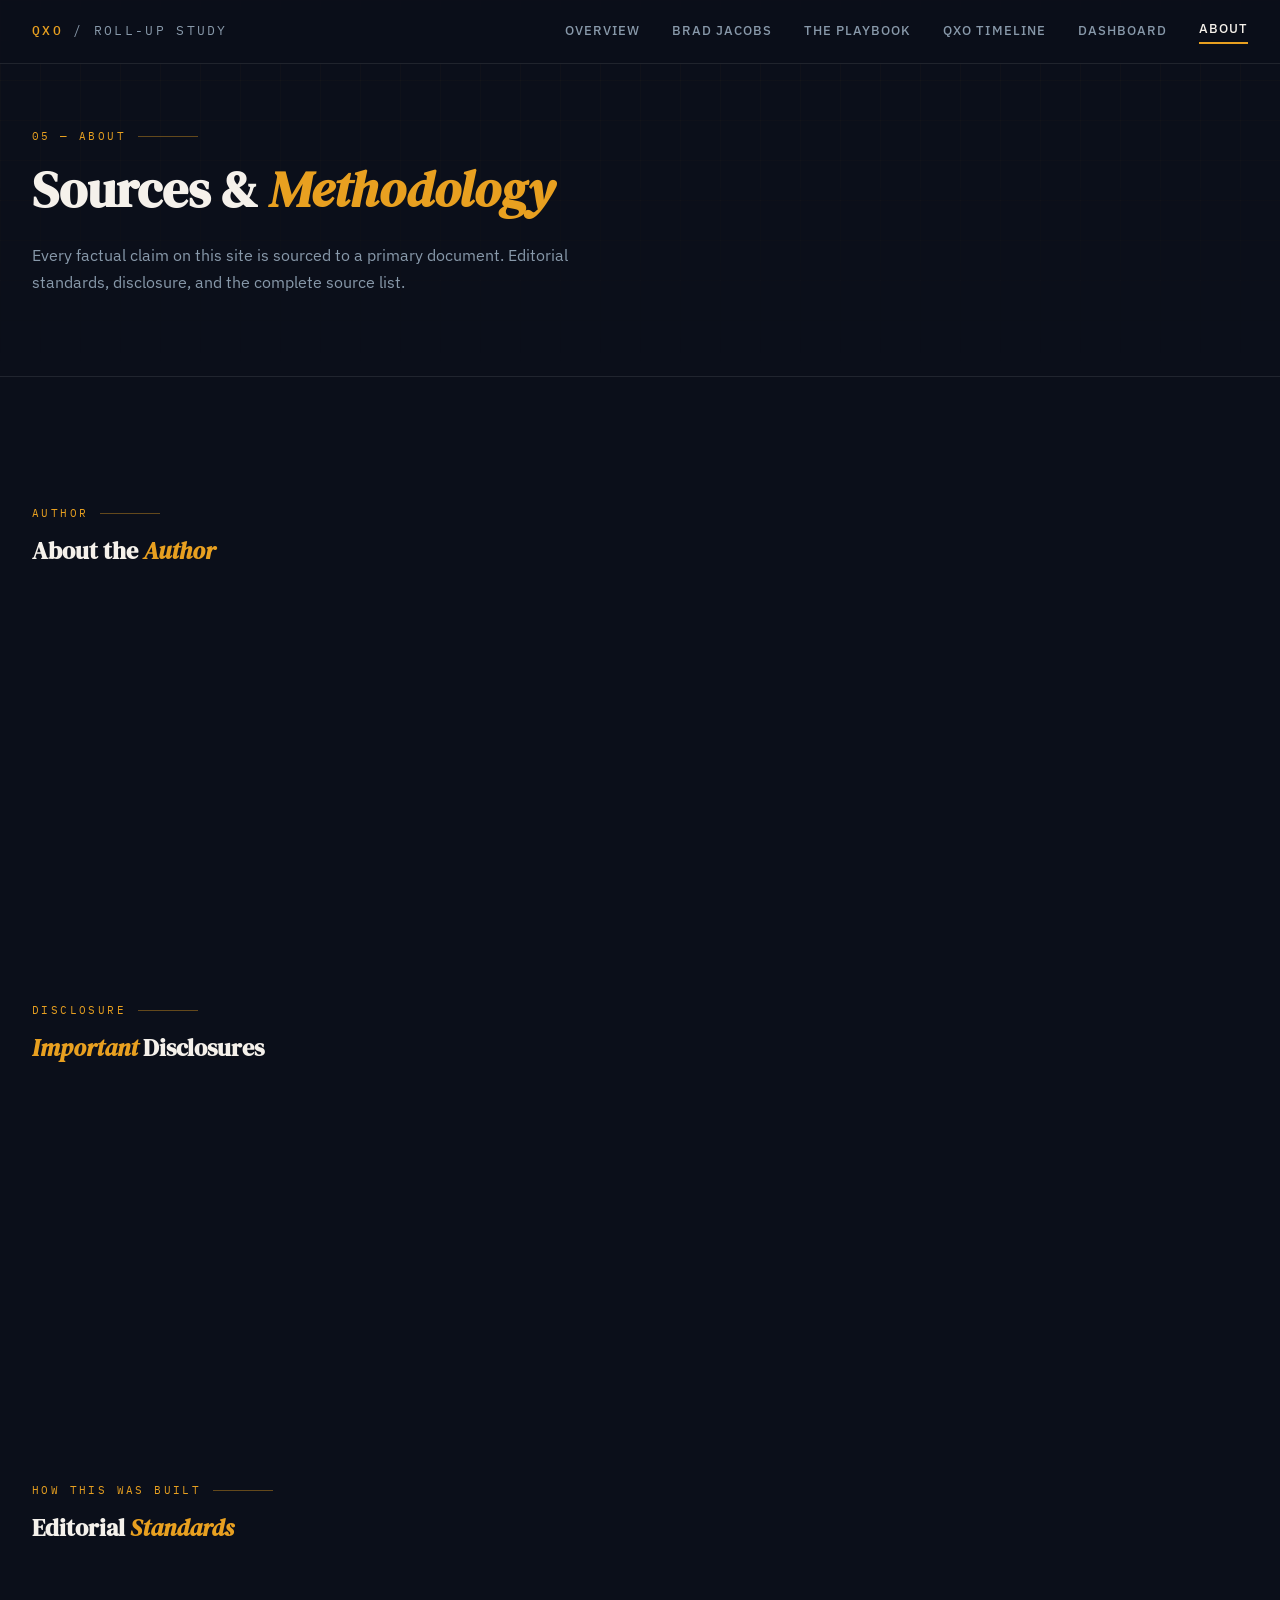
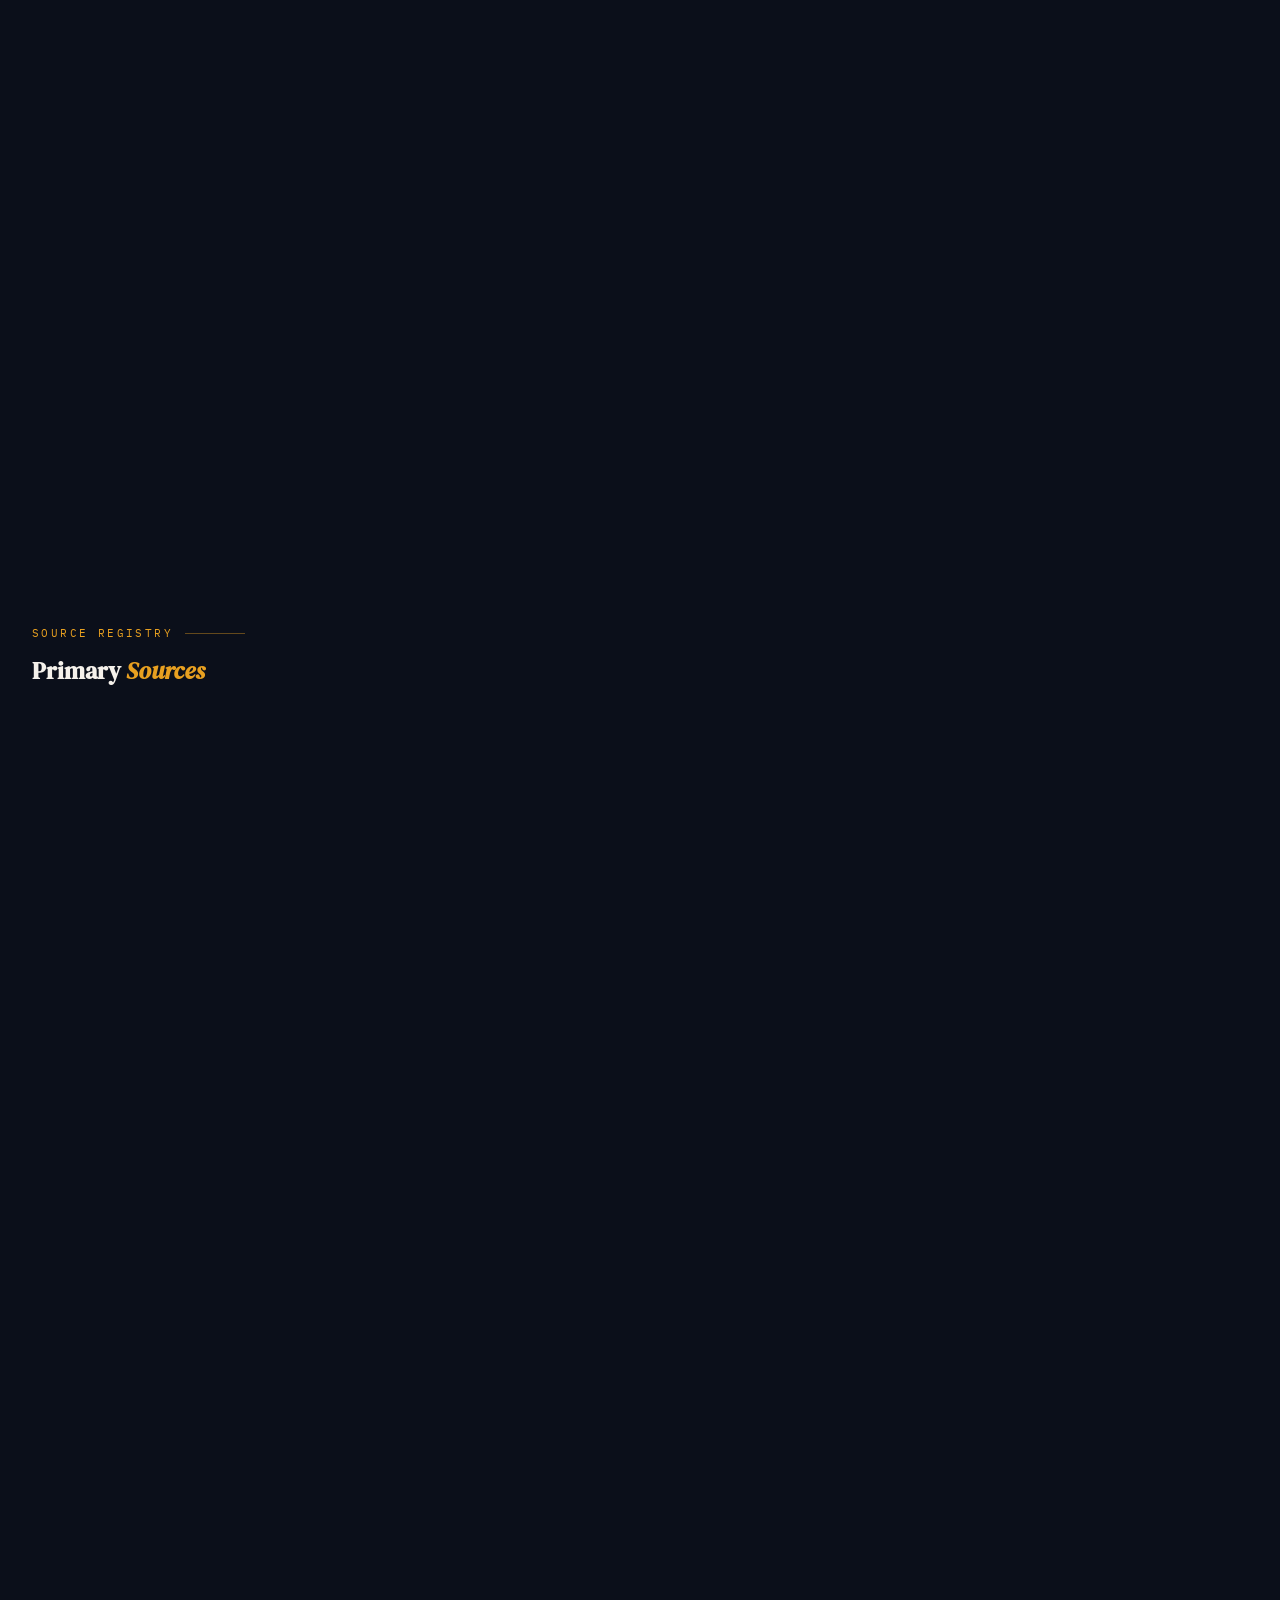
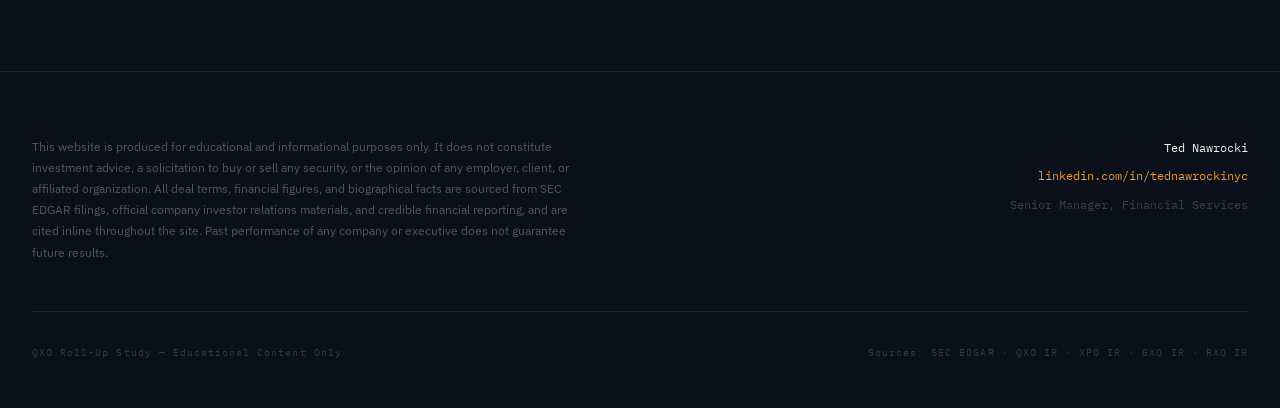
==== commit 81ba34dc: "Update about.html" ====
--- a/pages/about.html
+++ b/pages/about.html
@@ -198,7 +198,7 @@
     </div>
     <div class="principle-item">
       <div class="principle-num">06</div>
-      <div class="principle-body"><strong>Stock prices are end-of-day data from Stooq.</strong> The Dashboard fetches from Stooq's public CSV endpoint (stooq.com), which provides end-of-day prices with no API key required. The change figure compares close to open within the same session. This is not a financial data service and should not be used for trading decisions.</div>
+      <div class="principle-body"><strong>Stock prices are delayed market data.</strong> The Dashboard pulls from Yahoo Finance's public endpoint and may reflect prices delayed by 15-20 minutes. This is not a financial data service and should not be used for trading decisions.</div>
     </div>
   </div>
 
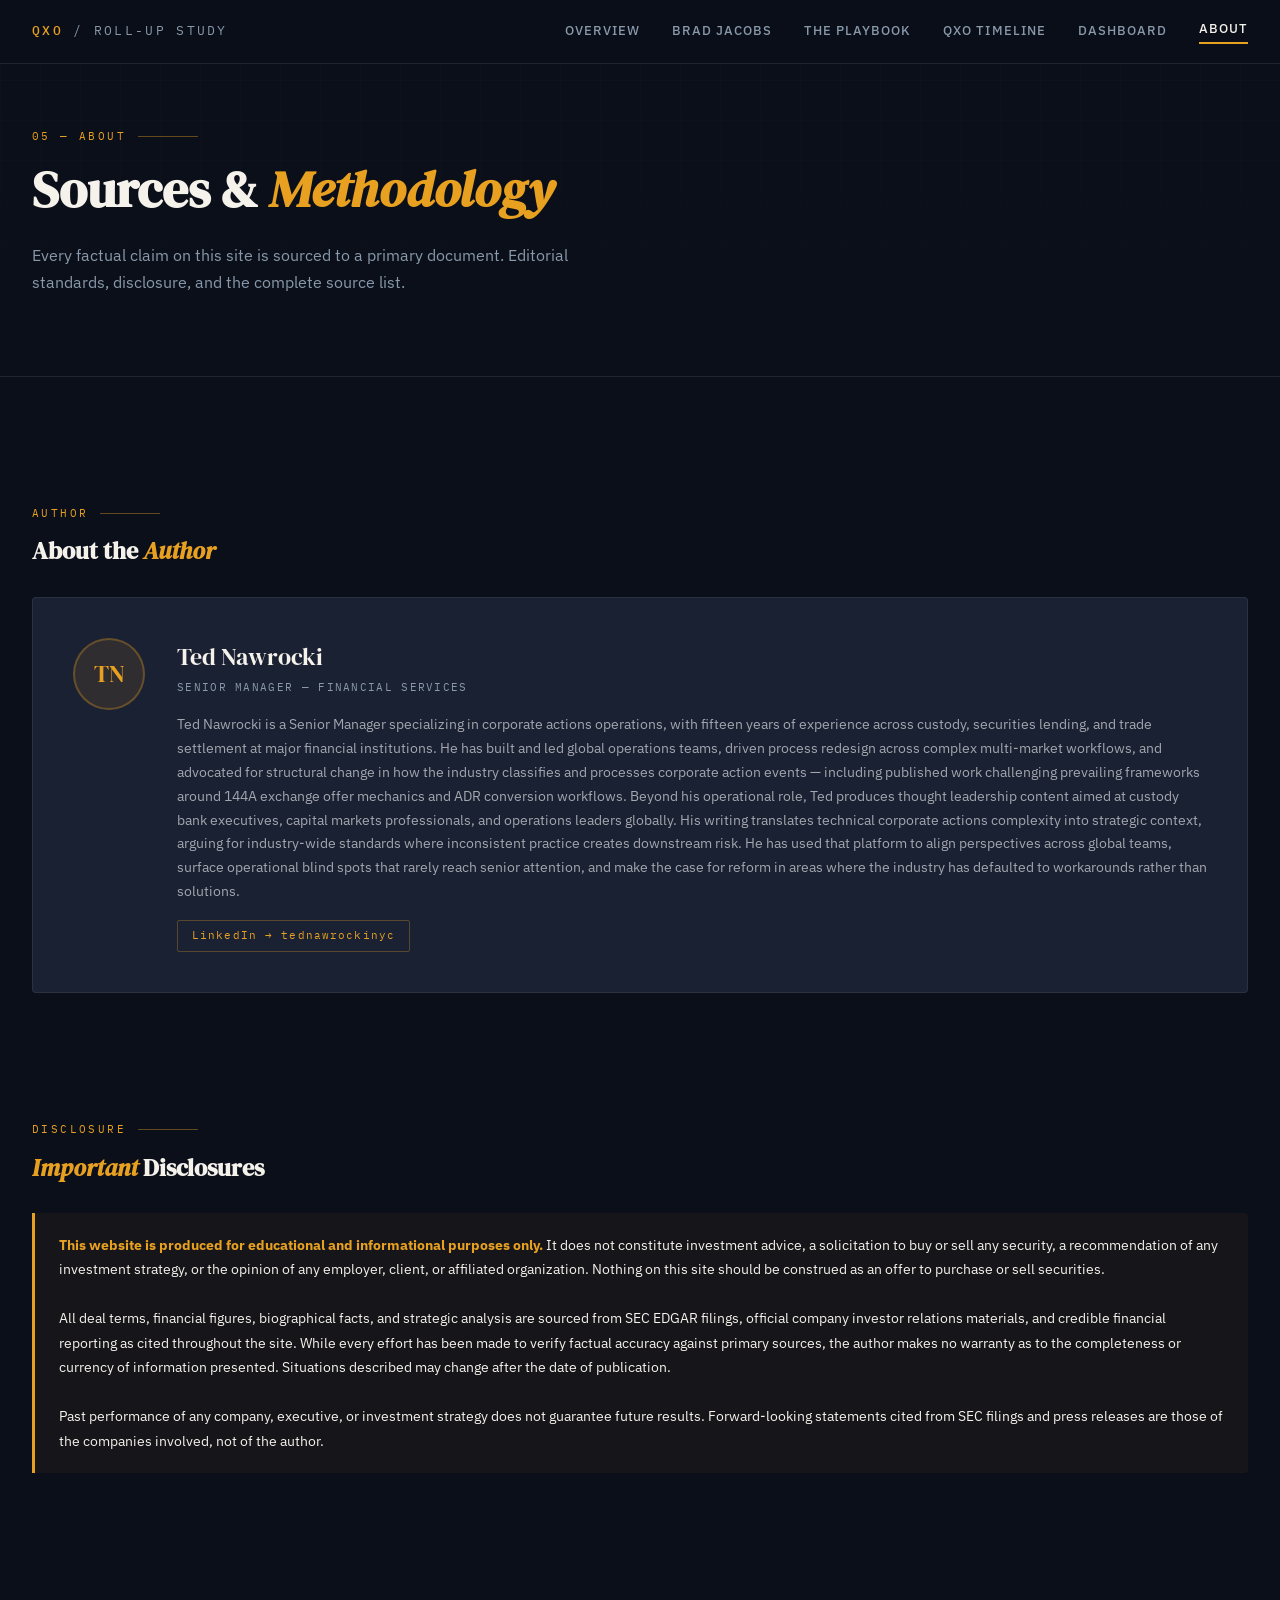
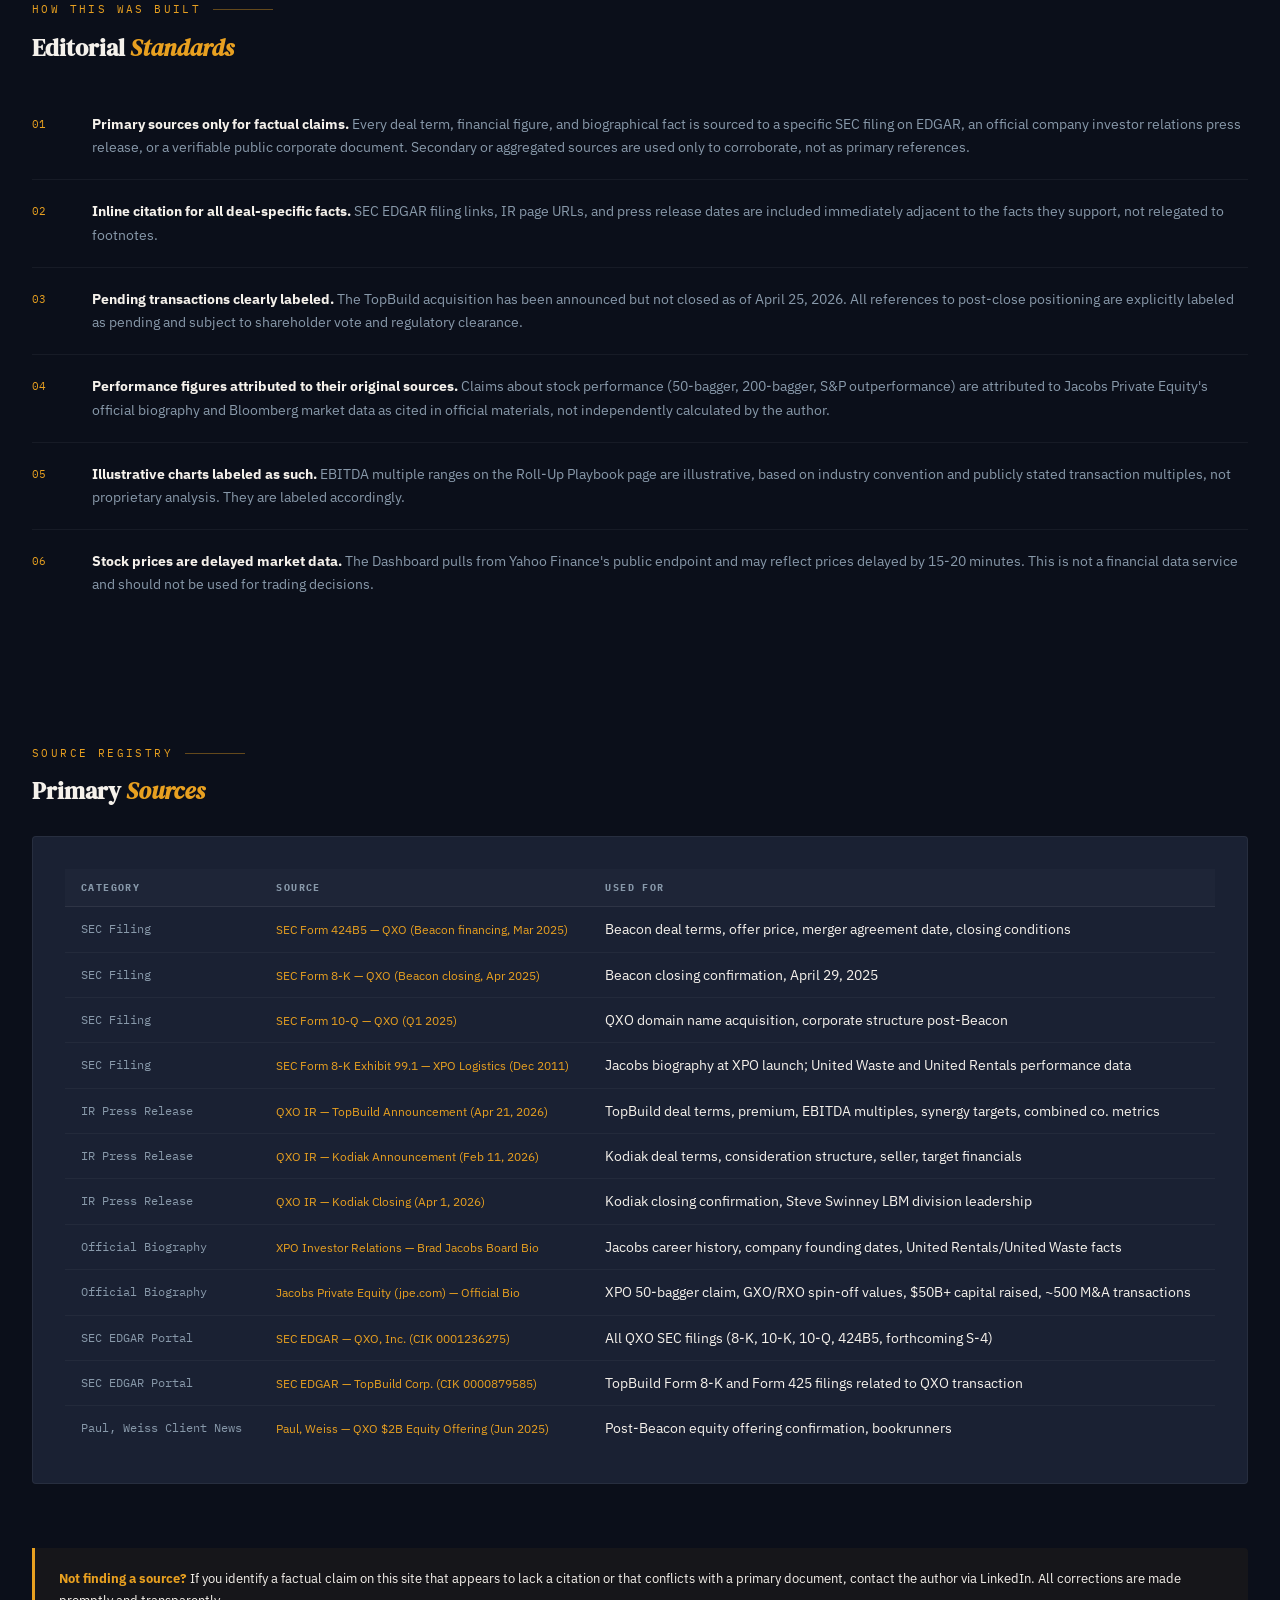
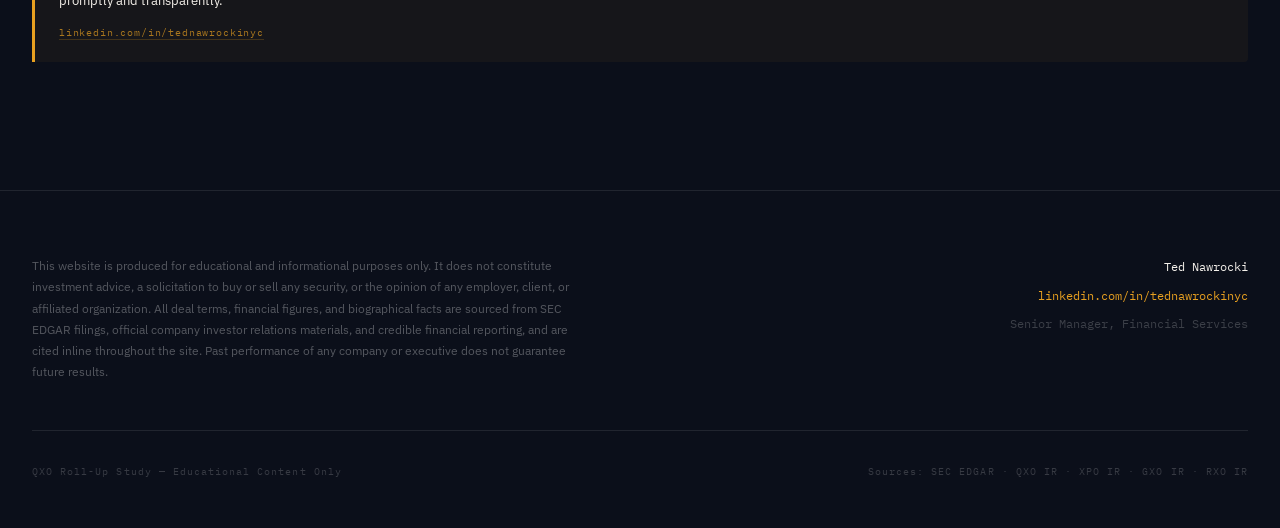
==== commit d389bc91: "Update about.html" ====
--- a/pages/about.html
+++ b/pages/about.html
@@ -147,7 +147,8 @@
       <div class="author-name">Ted Nawrocki</div>
       <div class="author-title">Senior Manager &mdash; Financial Services</div>
       <p class="author-bio">
-        Ted Nawrocki is a Senior Manager in financial services with approximately fifteen years of experience spanning corporate actions operations, custody, securities lending, and trade settlement. His expertise includes ADR mechanics, 144A classification frameworks, DTC/CHOS processing, and capital markets operations. He produces thought leadership content targeting custody bank executives, capital markets professionals, and financial services firms globally.
+        Ted Nawrocki is a Senior Manager specializing in corporate actions operations, with fifteen years of experience across custody, securities lending, and trade settlement at major financial institutions. He has built and led global operations teams, driven process redesign across complex multi-market workflows, and advocated for structural change in how the industry classifies and processes corporate action events — including published work challenging prevailing frameworks around 144A exchange offer mechanics and ADR conversion workflows.
+Beyond his operational role, Ted produces thought leadership content aimed at custody bank executives, capital markets professionals, and operations leaders globally. His writing translates technical corporate actions complexity into strategic context, arguing for industry-wide standards where inconsistent practice creates downstream risk. He has used that platform to align perspectives across global teams, surface operational blind spots that rarely reach senior attention, and make the case for reform in areas where the industry has defaulted to workarounds rather than solutions.
       </p>
       <a class="author-link" href="https://linkedin.com/in/tednawrockinyc/" target="_blank" rel="noopener">
         LinkedIn &rarr; tednawrockinyc
--- a/assets/css/style.css
+++ b/assets/css/style.css
@@ -762,7 +762,57 @@
 .grid-3 { display: grid; grid-template-columns: 1fr 1fr 1fr; gap: 2rem; }
 .grid-4 { display: grid; grid-template-columns: 1fr 1fr 1fr 1fr; gap: 1.5rem; }
 
-/* ── Responsive ─────────────────────────────────────────── */
+/* ── Hamburger Nav ───────────────────────────────────────── */
+.nav-hamburger {
+  display: none;
+  flex-direction: column;
+  gap: 5px;
+  cursor: pointer;
+  padding: 6px;
+  background: none;
+  border: none;
+}
+.nav-hamburger span {
+  display: block;
+  width: 22px;
+  height: 2px;
+  background: var(--linen);
+  border-radius: 2px;
+  transition: all 0.25s;
+}
+.nav-hamburger.open span:nth-child(1) { transform: translateY(7px) rotate(45deg); }
+.nav-hamburger.open span:nth-child(2) { opacity: 0; }
+.nav-hamburger.open span:nth-child(3) { transform: translateY(-7px) rotate(-45deg); }
+
+.nav-mobile-menu {
+  display: none;
+  position: fixed;
+  top: 64px;
+  left: 0; right: 0;
+  background: rgba(11,15,26,0.98);
+  backdrop-filter: blur(16px);
+  -webkit-backdrop-filter: blur(16px);
+  border-bottom: 1px solid var(--rule);
+  z-index: 999;
+  padding: 1rem 1.5rem 1.5rem;
+  flex-direction: column;
+  gap: 0;
+}
+.nav-mobile-menu.open { display: flex; }
+.nav-mobile-menu a {
+  font-size: 0.9rem;
+  font-weight: 500;
+  color: var(--muted);
+  padding: 0.85rem 0;
+  border-bottom: 1px solid rgba(255,255,255,0.05);
+  letter-spacing: 0.04em;
+  transition: color 0.2s;
+}
+.nav-mobile-menu a:last-child { border-bottom: none; }
+.nav-mobile-menu a:hover,
+.nav-mobile-menu a.active { color: var(--linen); }
+
+/* ── Tablet (≤900px) ─────────────────────────────────────── */
 @media (max-width: 900px) {
   .profile-grid { grid-template-columns: 1fr; }
   .profile-img-wrap { position: static; max-width: 300px; }
@@ -773,23 +823,140 @@
   .footer-top { grid-template-columns: 1fr; }
   .footer-attribution { text-align: left; }
 }
+
+/* ── Mobile (≤600px) ─────────────────────────────────────── */
 @media (max-width: 600px) {
+  /* Nav */
   .nav-links { display: none; }
-  .hero-stats { gap: 2rem; }
-  .grid-3 { grid-template-columns: 1fr; }
+  .nav-hamburger { display: flex; }
+
+  /* Global spacing */
+  .page-wrap { padding: 0 1rem; }
+  .page-hero { padding: 6rem 1rem 3rem; }
+  footer { padding: 3rem 1rem 2rem; }
+  .footer-inner { padding: 0; }
+
+  /* Hero */
+  .hero-content { padding: 3rem 1rem; }
+  .hero-stats { gap: 1.5rem; }
+  .hero-stat-n { font-size: 2.2rem; }
+  .hero-nav-pills { flex-direction: column; align-items: center; }
+  .pill { width: 100%; max-width: 280px; justify-content: center; }
+
+  /* Grids */
+  .grid-2, .grid-3 { grid-template-columns: 1fr; }
   .grid-4 { grid-template-columns: 1fr 1fr; }
-  .bar-row { grid-template-columns: 80px 1fr 55px; font-size: 0.75rem; }
-  .bar-label { font-size: 0.72rem; }
-  .stock-grid { grid-template-columns: 1fr 1fr; }
-  .page-hero { padding: 7rem 1.5rem 4rem; }
-  .page-wrap { padding: 0 1.5rem; }
+
+  /* KPI strip */
+  .kpi-strip { grid-template-columns: 1fr 1fr !important; }
+  .kpi-cell { padding: 1.25rem; }
+  .kpi-cell:nth-child(1),
+  .kpi-cell:nth-child(2) { border-bottom: 1px solid rgba(255,255,255,0.07); }
+  .kpi-cell:nth-child(2) { border-right: none; }
+
+  /* Nav feature grid */
+  .nav-feature-grid { grid-template-columns: 1fr !important; }
+  .nav-feature { padding: 1.75rem 1.25rem; }
+
+  /* Bar charts */
+  .bar-row { grid-template-columns: 72px 1fr 50px; font-size: 0.72rem; gap: 0.5rem; }
+  .bar-label { font-size: 0.68rem; }
+  .bar-val { font-size: 0.72rem; }
+
+  /* Multiple chart */
+  .multiple-row { grid-template-columns: 120px 1fr auto; gap: 0.5rem; font-size: 0.78rem; }
+  .multiple-label { font-size: 0.75rem; }
+  .multiple-val { font-size: 0.75rem; }
+
+  /* Stock cards */
+  .stock-grid { grid-template-columns: 1fr; }
+  .stock-card { padding: 1.25rem; }
+
+  /* Profile */
+  .profile-img-wrap { max-width: 100%; }
+  .milestone { grid-template-columns: 60px 1fr; gap: 1rem; }
+
+  /* Books */
+  .books-grid { grid-template-columns: 1fr !important; }
+
+  /* Steps */
+  .step-item { grid-template-columns: 40px 1fr; gap: 1rem; }
+
+  /* Deal tables — horizontal scroll on mobile */
+  .deal-table-wrap { overflow-x: auto; -webkit-overflow-scrolling: touch; }
+  .deal-table { min-width: 520px; font-size: 0.78rem; }
+  .deal-table th, .deal-table td { padding: 0.6rem 0.75rem; }
+
+  /* Performance / source tables */
+  .performance-table-wrap,
+  .source-table-wrap { overflow-x: auto; -webkit-overflow-scrolling: touch; }
+  .performance-table,
+  .source-table { min-width: 480px; font-size: 0.78rem; }
+
+  /* Timeline deal cards */
+  .tl-deal-header { grid-template-columns: 1fr !important; gap: 0.5rem; }
+  .tl-deal-amount { font-size: 1.5rem; }
+  .tl-deal-amount-label { margin-bottom: 0.25rem; }
+  .tl-terms-grid { grid-template-columns: 1fr 1fr !important; }
+  .tl-term-val { font-size: 0.78rem; }
+  .tl-deal-body { padding: 1.25rem 1rem; }
+  .tl-deal-header { padding: 1.25rem 1rem; }
+  .tl-deal-footer { padding: 0.75rem 1rem; }
+
+  /* Capital events */
+  .cap-event { grid-template-columns: 1fr !important; gap: 0.2rem; }
+  .cap-date { font-size: 0.72rem; }
+
+  /* Phase headers */
+  .phase-header { flex-direction: column; gap: 0.5rem; padding: 1.25rem 1rem; }
+
+  /* Timeline year dividers */
+  .timeline-year-label { font-size: 2.5rem; }
+
+  /* Industry compare */
+  .industry-compare { grid-template-columns: 1fr !important; }
+
+  /* Dashboard cards */
+  .dashboard-grid { grid-template-columns: 1fr !important; gap: 1rem; }
+  .dash-card-price { padding: 1rem 1.25rem; }
+  .dash-price { font-size: 2rem; }
+  .dash-card-top { padding: 1.25rem 1.25rem 0.75rem; }
+  .dash-card-meta { padding: 0.5rem 1.25rem 1rem; }
+  .dash-card-desc { padding: 0.75rem 1.25rem 1.25rem; }
+  .dash-card-expand { padding: 0.5rem 1.25rem; }
+
+  /* Lineage rows */
+  .lin-row { gap: 0.75rem; padding: 0.75rem; }
+  .lin-date { width: 55px; font-size: 0.62rem; }
+  .lin-title { font-size: 0.82rem; }
+  .lin-body { font-size: 0.75rem; }
+
+  /* Author card */
+  .author-card { grid-template-columns: 1fr !important; }
+
+  /* Callout */
+  .callout { padding: 1rem 1.25rem; font-size: 0.85rem; }
+
+  /* Section titles */
+  .section-title { font-size: clamp(1.6rem, 6vw, 2.4rem); }
+
+  /* Footer */
+  .footer-bottom { flex-direction: column; gap: 0.5rem; text-align: center; }
+}
+
+/* ── Touch / tap target optimizations ───────────────────── */
+.pill, .nav-links a, .nav-mobile-menu a, .nav-feature,
+.refresh-btn, .filing-link, .dash-card[data-lineage],
+.dash-card-expand, .author-link {
+  touch-action: manipulation;
+  -webkit-tap-highlight-color: transparent;
 }
 
 /* ── Animations ─────────────────────────────────────────── */
 .fade-up {
   opacity: 0;
-  transform: translateY(24px);
-  transition: opacity 0.7s var(--ease-out), transform 0.7s var(--ease-out);
+  transform: translateY(20px);
+  transition: opacity 0.6s var(--ease-out), transform 0.6s var(--ease-out);
 }
 .fade-up.visible {
   opacity: 1;
